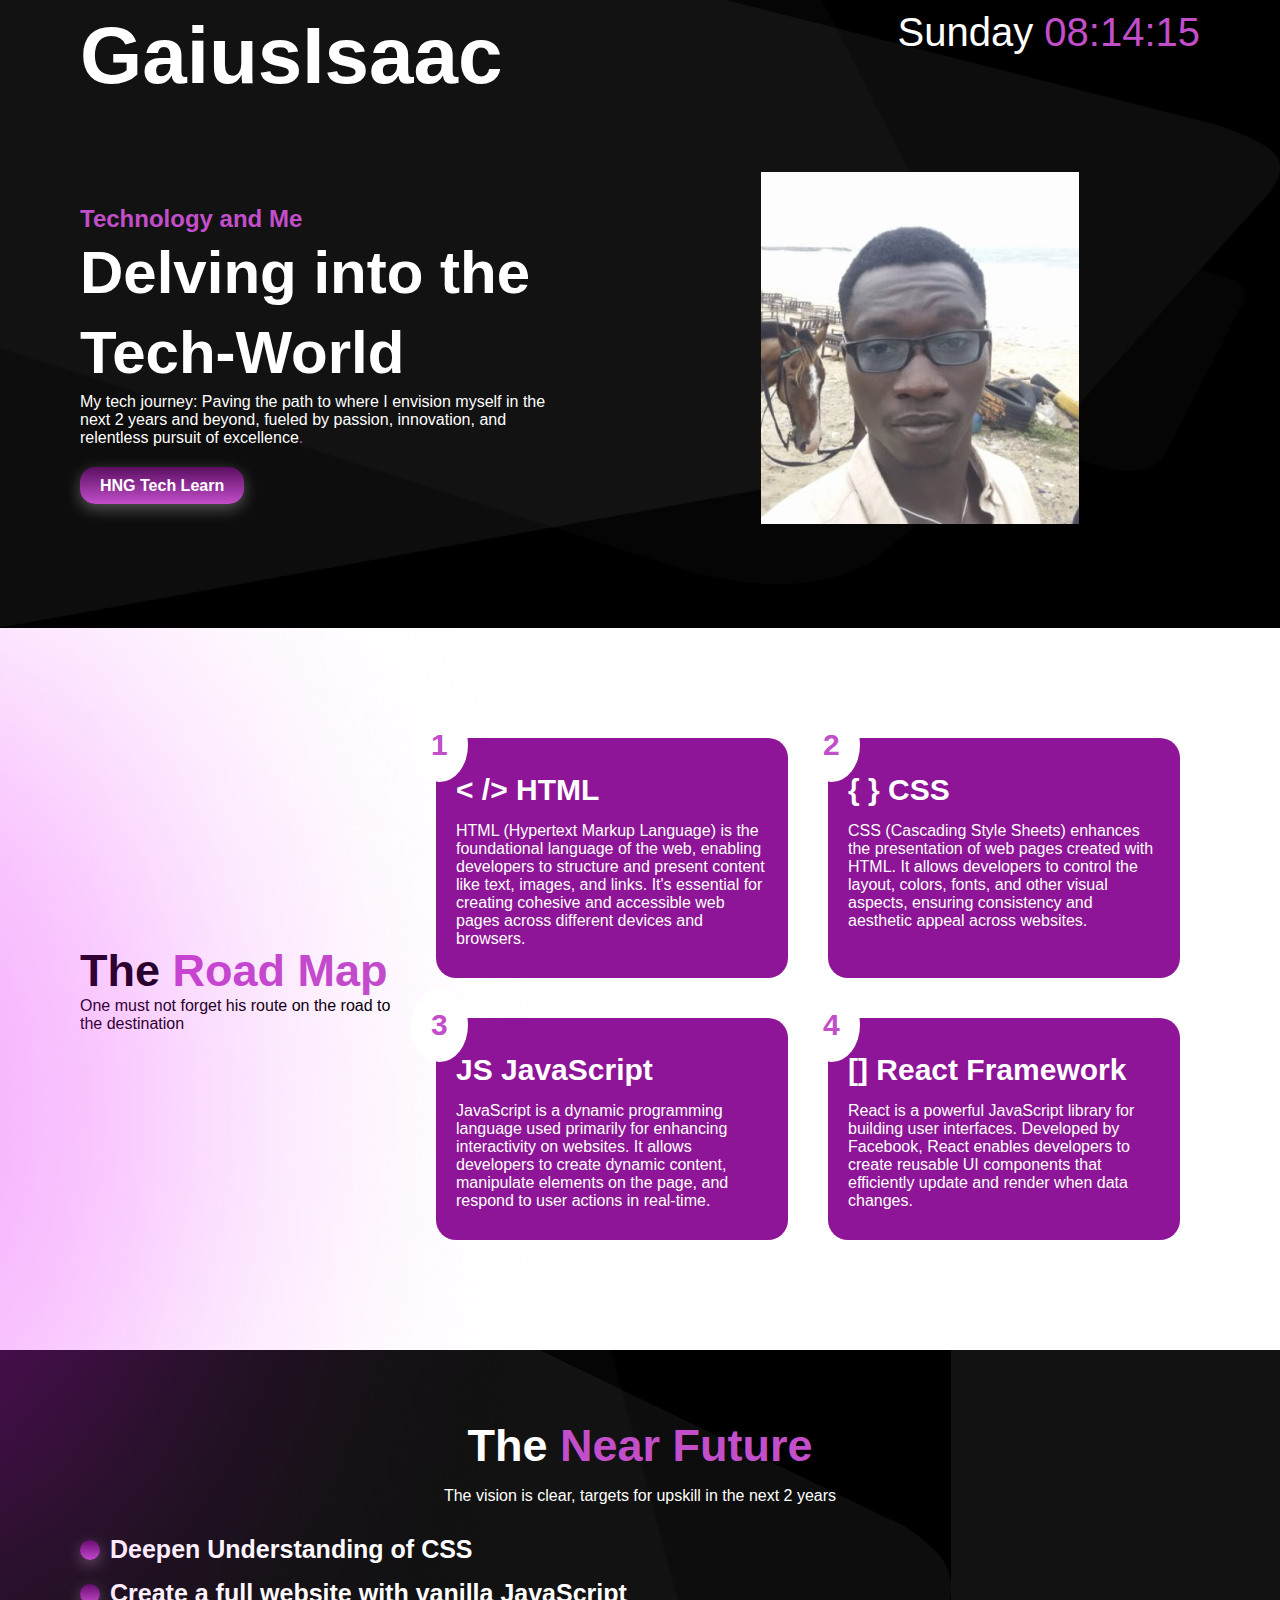
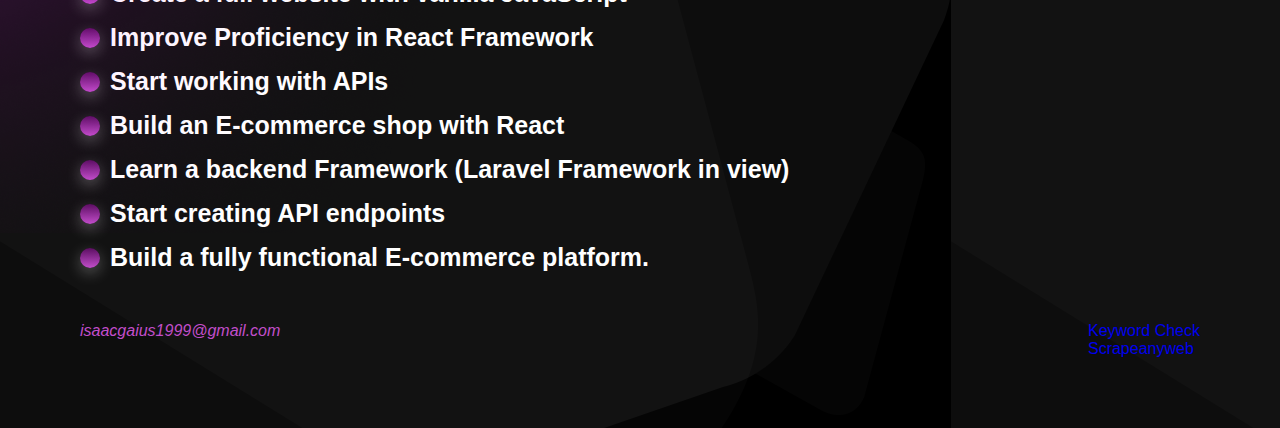
==== index.html @ b6d031a7 "first commit" ====
<!DOCTYPE html>
<html lang="en">
<head>
    <meta charset="UTF-8">
    <meta name="viewport" content="width=device-width, initial-scale=1.0">
    <link rel="stylesheet" href="./assets/css/style.css">
    <title>My Tech Journey</title>
</head>
<body>
    <section class="hero">
        <header>
            <nav>
                <div class="navlinkA"><h1 data-testid="slackDisplayName">GaiusIsaac</h1></div>
                <div class="navlinkB">
                    <span id="currentDay" data-testid="currentDay"></span>
                    <span id="currentTime" class="cl" data-testid="currentTimeUTC"></span>
                </div>
            </nav>
        </header>
        <div class="div1">
            <div class="A">
                <h2 class="cl">Technology and Me</h2>
                <h1>Delving into the Tech-World</h1>
                <p>My tech journey: Paving the path to where I envision myself in the <br> next 2 years and beyond, fueled by passion, innovation, and <br> relentless pursuit of excellence<span class="cl">.</span></p>
                <div class="" style="margin-top: 30px;">
                    <a href="https://hng.tech/learn" class="_0cta" data-testid="hngLink">HNG Tech Learn</a>
                </div>
            </div>
            <div class="B">
                <div style="text-align: center;">
                <img src="./assets/images/hngx.jpg" alt="" data-testid="slackProfilePicture">
            </div>
            </div>
        </div>
    </section>

    <section class="section1">
        <div class="_0imgpos">
            <img src="./assets/images/hng3.webp" alt="">
        </div>
        <div class="div2">
            <div class="C">
                <h1>The <span class="cl">Road Map</span></h1>
                <p>One must not forget his route on the road to the destination</p>
            </div>
            <div class="div3">
                <div class="div3b">
                     <div class="D _0divbg"> 
                    <div class="_0divsub">
                        1
                    </div>
                    <h6> < /> HTML</h6>
                    <p style="text-align: left;">
                    HTML (Hypertext Markup Language) is the foundational language of the web, enabling developers to structure and present content like text, images, and links. It's essential for creating cohesive and accessible web pages across different devices and browsers.
                </p>
                </div>
                <div class="D _0divbg"> 
                    <div class="_0divsub">
                        2
                    </div>
                    <h6> { } CSS</h6>
                    <p style="text-align: left;">
                        CSS (Cascading Style Sheets) enhances the presentation of web pages created with HTML. It allows developers to control the layout, colors, fonts, and other visual aspects, ensuring consistency and aesthetic appeal across websites.</p>
                </div>
                </div>
                <div class="div3b">
                    <div class="D _0divbg"> 
                   <div class="_0divsub">
                       3
                   </div>
                   <h6> JS JavaScript</h6>
                   <p style="text-align: left;">
                    JavaScript is a dynamic programming language used primarily for enhancing interactivity on websites. It allows developers to create dynamic content, manipulate elements on the page, and respond to user actions in real-time.
                   </p>
               </div>
               <div class="D _0divbg"> 
                   <div class="_0divsub">
                       4
                   </div>
                   <h6> [] React Framework</h6>
                   <p style="text-align: left;">
                    React is a powerful JavaScript library for building user interfaces. Developed by Facebook, React enables developers to create reusable UI components that efficiently update and render when data changes.    
                   </p>
               </div>
               </div>   
            </div>
        </div>
    </section>

    <section class="section2">
        <h1>The <span class="cl">Near Future</span></h1>
        <p>The vision is clear, targets for upskill in the next 2 years</p>  
        <div class="parent-div">
            <div class="divcd"></div>
            <div class="divcd2">Deepen Understanding of CSS</div>
        </div>
        <div class="parent-div">
            <div class="divcd"></div>
            <div class="divcd2">Create a full website with vanilla JavaScript</div>
        </div>
        <div class="parent-div">
            <div class="divcd"></div>
            <div class="divcd2">Improve Proficiency in React Framework</div>
        </div>
        <div class="parent-div">
            <div class="divcd"></div>
            <div class="divcd2">Start working with APIs</div>
        </div>
        <div class="parent-div">
            <div class="divcd"></div>
            <div class="divcd2">Build an E-commerce shop with React</div>
        </div>
        <div class="parent-div">
            <div class="divcd"></div>
            <div class="divcd2">Learn a backend Framework (Laravel Framework in view)</div>
        </div>
        <div class="parent-div">
            <div class="divcd"></div>
            <div class="divcd2">Start creating API endpoints</div>
        </div>
        <div class="parent-div">
            <div class="divcd"></div>
            <div class="divcd2">Build a fully functional E-commerce platform.</div>
        </div>
        <ol></ol>

        <footer style="margin-top: 50px;">
            <div>
                <span data-testid="slackEmail" class="cl"><i>isaacgaius1999@gmail.com</i></span>
            </div>
            <div>
                <a href="https://keyword.dog/" data-testid="keywordLink">Keyword Check</a> <br> <a href="https://scrapeanyweb.site/" data-testid="scrapeanywebLink">Scrapeanyweb</a>
            </div>
        </footer>
    </section>
    <script src="./assets/js/script.js"></script>
</body>
</html>
---- assets/css/style.css ----
*{
    margin:0;
    padding: 0;
    font-family: 'Segoe UI', Tahoma, Geneva, Verdana, sans-serif;
    text-decoration: none;
    /* box-sizing: border-box; */
}
nav{
    display: flex;
    justify-content: space-between;
}
nav .navlinkA{
    color: white;
    font-size: 40px;
}
nav .navlinkB{
    color: white;
    font-size: 40px;
}
.cl{
    color: rgb(194 78 202);
}
.hero{
    background-color: black;
    padding: 10px 80px 100px 80px;
    background-image: url('../images/hng2.png');
    background-size: 100% 100%;
    /* height: 100vh; */
}
.hero .div1{
    display: flex;
    align-items: center;
    color: white;
    margin-top: 70px;
}
.div1 .A{
    width: 50%;
}
.A h4{
    color: rgb(194 78 202);
}
.A h1{
    font-size: 60px;
    line-height: 5rem;
}
.div1 .B{
    width: 50%;
    text-align: center;
}
._0cta{
    background-image: linear-gradient(rgb(91, 14, 97), rgb(194 78 202));
    box-shadow: rgba(255, 255, 255, 0.3) 0 5px 15px;
    /* background-color: rgb(194 78 202); */
    font-weight: 900;
    color: white;
    padding: 10px 20px 10px 20px;
    border-radius: 15px;
}
._0cta:hover{
    background-image: linear-gradient(rgb(194 78 202), rgb(91, 14, 97));
}
._0imgpos{
    width: 30%;
    position: absolute;
    left: 0;
    top: 0;
}
.section1{
    padding: 90px 80px 90px 80px;
    position: relative;
}
.section1 h1{
    /* text-align: center; */
    font-size: 45px;
}
/* .section1 p{
    text-align: center;
    margin:15px 0px 60px 0px;
} */
.section1 .div2{
    display: flex;
    align-items: center;
}
.section1 .div3{
    /* display: flex; */
    width: 70%;
}
.div2 .C{
    width: 30%;
}
.div3b{
    display: flex;
}
.div3b .D{
    width: 50%;
    position: relative;
}
._0divsub{
    font-weight: 900;
    font-size: 30px;
    padding: 20px;
    color: rgb(194 78 202);
    background-color: white;
    position: absolute;
    left: -25px;
    top: -30px;
    border-radius: 100%;
}
._0divbg{
    background-color: rgb(142, 21, 151);
    color: white;
    padding: 20px 20px 30px 20px;
    border-radius: 20px;
    margin: 20px;
}
._0divbg:hover{
    background-color: black;
}
.section2{
    padding: 70px 80px 70px 80px;
    background-color: black;
    background-image: url('../images/hng2.png');
}
.section1 h6{
    font-size: 30px;
    margin: 15px 0px;
}
.section2 h1{
    text-align: center;
    font-size: 45px;
    color: white;
}
.section2 p{
    text-align: center;
    margin: 15px 0px 30px 0px;
    color: white;
}
.divcd{
    width: 20px;
    height: 20px;
    background-image: linear-gradient(rgb(91, 14, 97), rgb(194 78 202));
    border-radius: 100%;
    box-shadow: rgba(255, 255, 255, 0.3) 0 5px 15px;
}
.divcd2{
    margin-left: 10px;
    font-size: 25px;
    font-weight: 700;
}
.parent-div{
    margin-top: 15px;
    color: white;
    display: flex;
    align-items: center;
}
.parent-div:hover .divcd2 {
    color: rgb(231, 187, 235);
}
footer{
    display: flex;
    justify-content: space-between;
}
@media only screen and  (max-width: 992px) {
    .A h1 {
        font-size: 42px;
        line-height: 4rem;
    }
}
@media only screen and  (max-width: 768px) {
    nav .navlinkA {
        font-size: 25px;
    }
    nav .navlinkB {
        color: white;
        font-size: 16px;
        padding-top: 12px;
    }
    .hero{
        padding: 0px 35px 100px 35px;
    }
    .hero .div1 {
        margin-top: 42px;
    }
    .div1 .A{
        width: 100%;
    }
    .A h1{
        font-size: 40px;
        line-height: 1.5em;
    }
    .div1 .B{
        width: 100%;
        margin-top: 50px;
    }
    ._0imgpos{
        display: none;
    }
    .B img{
        width: 100%;
    }
    .div2{
        flex-wrap: wrap;
    }
    .section1 .div3{
        /* display: flex; */
        width: 100%;
    }
    .section1 h1 {
        /* text-align: center; */
        font-size: 40px;
        margin-bottom: 24px;
    }
    .div2 .C{
        width: 100%;
    }
    .div3b{
        /* flex-wrap: wrap; */
        margin-top: 50px;
    }
    .div3b .D{
        width: 100%;
        position: relative;
    }
    .section1 {
        padding: 66px 35px 90px 35px;
    }
    .section2{
        padding: 70px 35px 70px 35px;
    }
    .section2 h1{
        font-size: 35px;
    }
    .divcd2 {
        font-size: 15px;
    }
    footer{
        display: block;
    }
}
@media only screen and  (max-width: 600px) {
    nav .navlinkA {
        font-size: 25px;
    }
    nav .navlinkB {
        color: white;
        font-size: 16px;
        padding-top: 12px;
    }
    .hero{
        padding: 0px 35px 100px 35px;
    }
    .hero .div1 {
        margin-top: 42px;
    }
    .div1{
        flex-wrap: wrap;
    }
    .div1 .A{
        width: 100%;
    }
    .A h1{
        font-size: 40px;
        line-height: 1.5em;
    }
    .div1 .B{
        width: 100%;
        margin-top: 50px;
    }
    ._0imgpos{
        display: none;
    }
    .B img{
        width: 100%;
    }
    .div2{
        flex-wrap: wrap;
    }
    .section1 .div3{
        /* display: flex; */
        width: 100%;
    }
    .section1 h1 {
        /* text-align: center; */
        font-size: 40px;
        margin-bottom: 24px;
    }
    .div2 .C{
        width: 100%;
    }
    .div3b{
        flex-wrap: wrap;
        margin-top: 50px;
    }
    .div3b .D{
        width: 100%;
        position: relative;
    }
    .section1 {
        padding: 66px 35px 90px 35px;
    }
    .section2{
        padding: 70px 35px 70px 35px;
    }
    .section2 h1{
        font-size: 35px;
    }
    .divcd2 {
        font-size: 15px;
    }
    footer{
        display: block;
    }
}
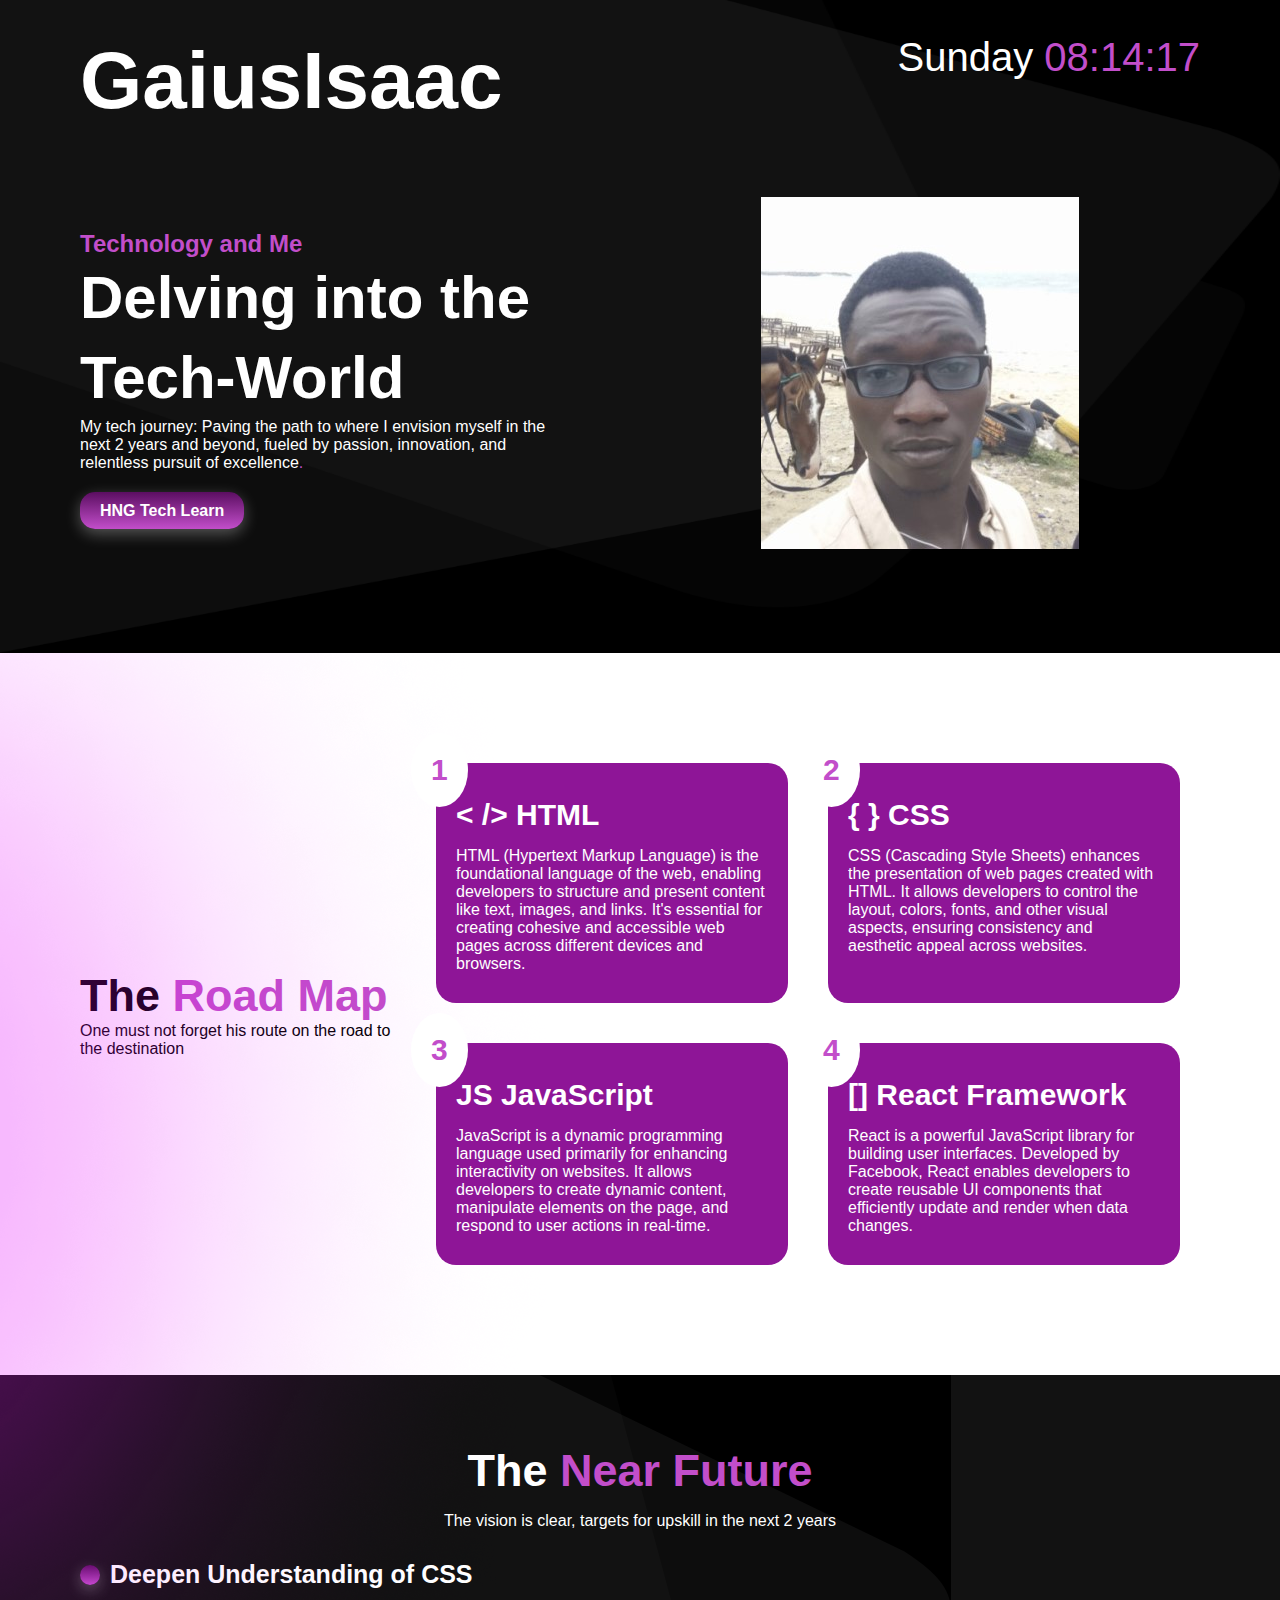
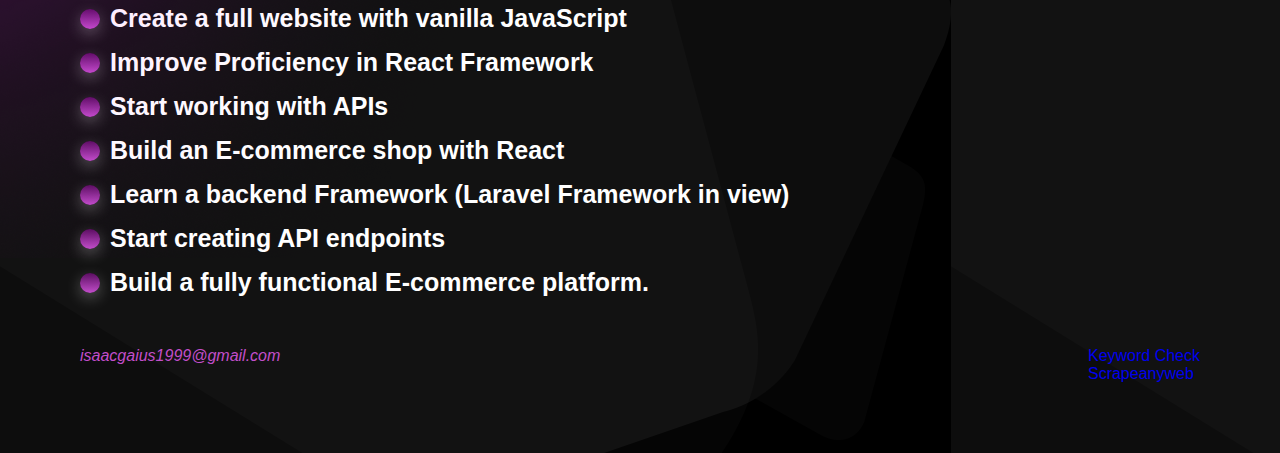
==== commit d89fbe87: "second commit" ====
--- a/index.html
+++ b/index.html
@@ -8,7 +8,7 @@
 </head>
 <body>
     <section class="hero">
-        <header>
+        <header style="padding-top: 25px;">
             <nav>
                 <div class="navlinkA"><h1 data-testid="slackDisplayName">GaiusIsaac</h1></div>
                 <div class="navlinkB">
--- a/assets/css/style.css
+++ b/assets/css/style.css
@@ -154,7 +154,7 @@
     align-items: center;
 }
 .parent-div:hover .divcd2 {
-    color: rgb(231, 187, 235);
+    color: rgb(231, 187, 220);
 }
 footer{
     display: flex;
@@ -176,7 +176,7 @@
         padding-top: 12px;
     }
     .hero{
-        padding: 0px 35px 100px 35px;
+        padding: 0px 20px 100px 20px;
     }
     .hero .div1 {
         margin-top: 42px;
@@ -222,13 +222,13 @@
         position: relative;
     }
     .section1 {
-        padding: 66px 35px 90px 35px;
+        padding: 66px 20px 90px 20px;
     }
     .section2{
-        padding: 70px 35px 70px 35px;
+        padding: 70px 20px 70px 20px;
     }
     .section2 h1{
-        font-size: 35px;
+        font-size: 20px;
     }
     .divcd2 {
         font-size: 15px;
@@ -247,7 +247,7 @@
         padding-top: 12px;
     }
     .hero{
-        padding: 0px 35px 100px 35px;
+        padding: 0px 20px 100px 20px;
     }
     .hero .div1 {
         margin-top: 42px;
@@ -296,13 +296,13 @@
         position: relative;
     }
     .section1 {
-        padding: 66px 35px 90px 35px;
+        padding: 66px 20px 90px 20px;
     }
     .section2{
-        padding: 70px 35px 70px 35px;
+        padding: 70px 20px 70px 20px;
     }
     .section2 h1{
-        font-size: 35px;
+        font-size: 20px;
     }
     .divcd2 {
         font-size: 15px;
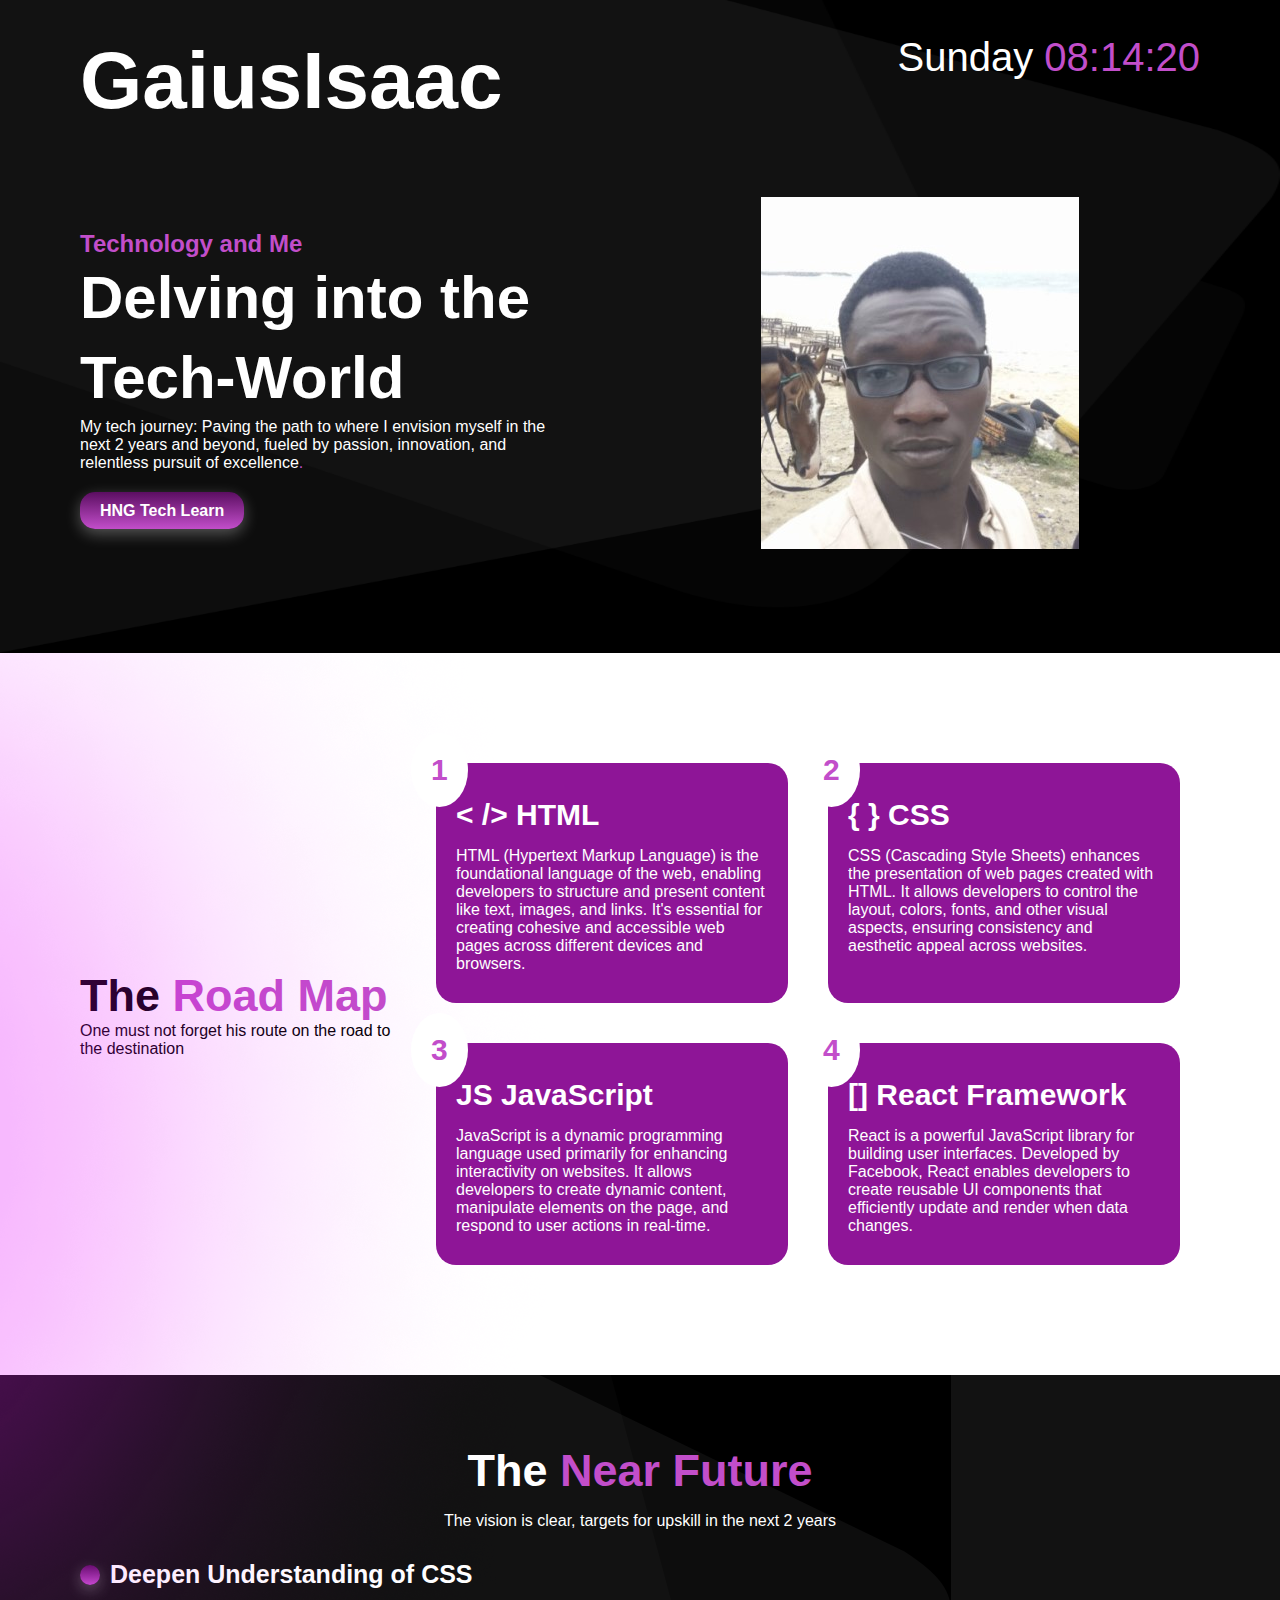
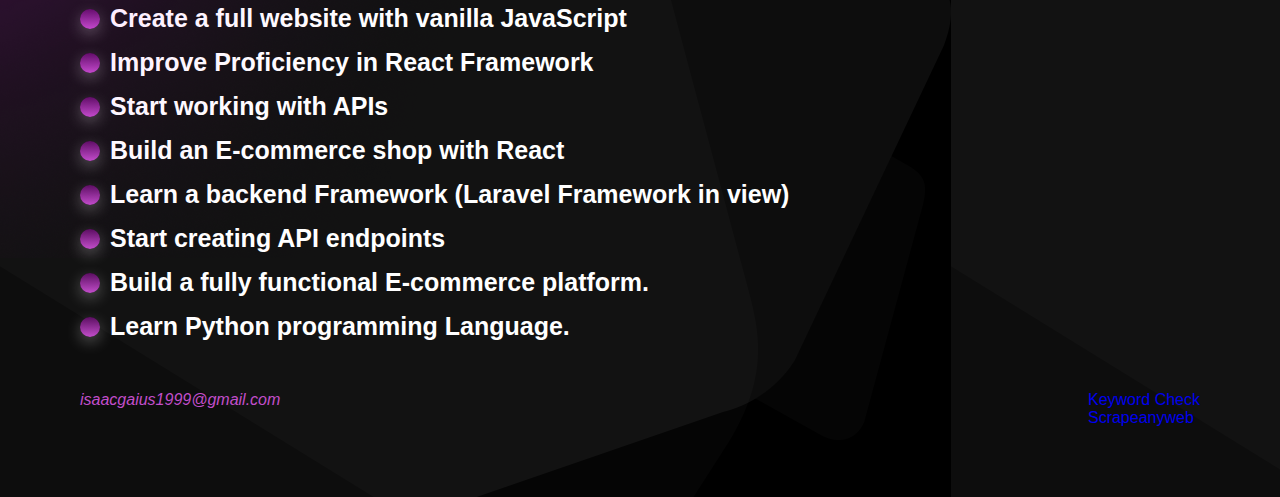
==== commit fd68390b: "third commit" ====
--- a/index.html
+++ b/index.html
@@ -122,6 +122,10 @@
             <div class="divcd"></div>
             <div class="divcd2">Build a fully functional E-commerce platform.</div>
         </div>
+        <div class="parent-div">
+            <div class="divcd"></div>
+            <div class="divcd2">Learn Python programming Language.</div>
+        </div>
         <ol></ol>
 
         <footer style="margin-top: 50px;">
--- a/assets/css/style.css
+++ b/assets/css/style.css
@@ -195,9 +195,6 @@
     ._0imgpos{
         display: none;
     }
-    .B img{
-        width: 100%;
-    }
     .div2{
         flex-wrap: wrap;
     }
@@ -269,9 +266,6 @@
     ._0imgpos{
         display: none;
     }
-    .B img{
-        width: 100%;
-    }
     .div2{
         flex-wrap: wrap;
     }
